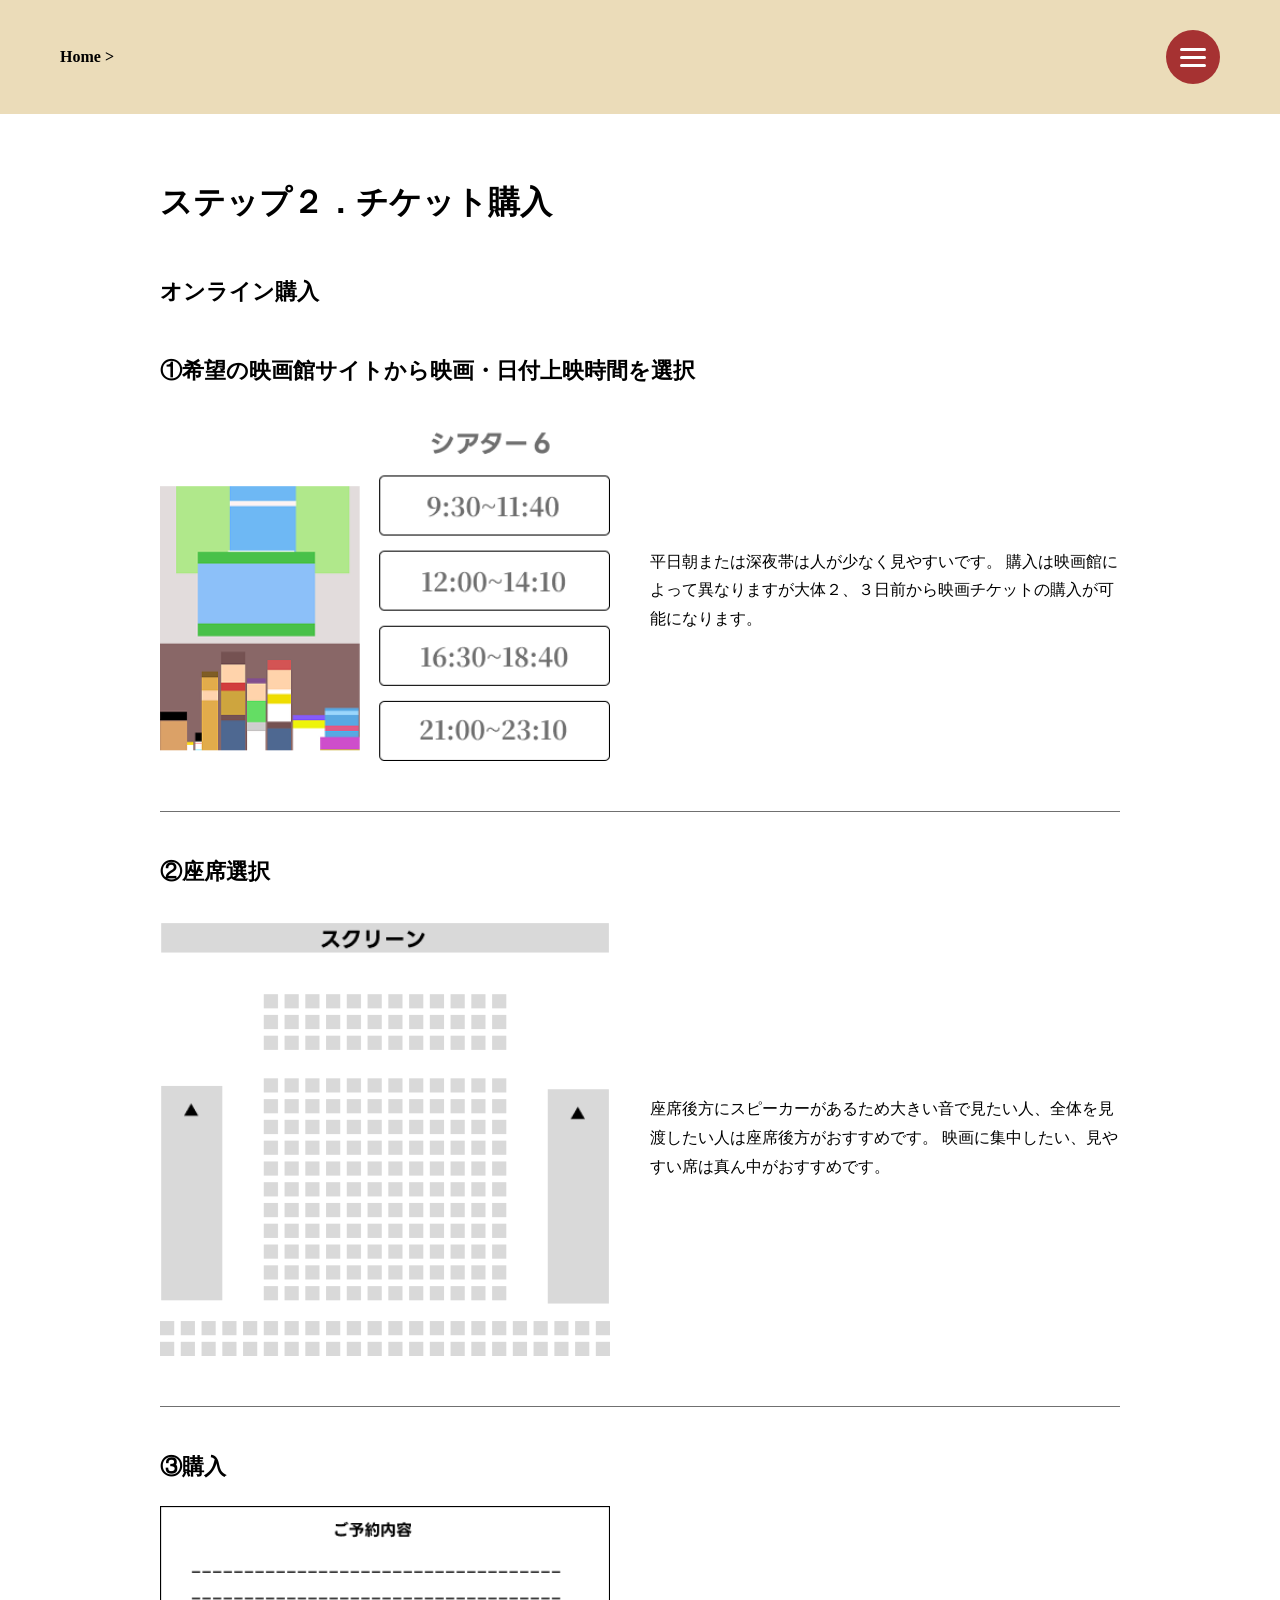
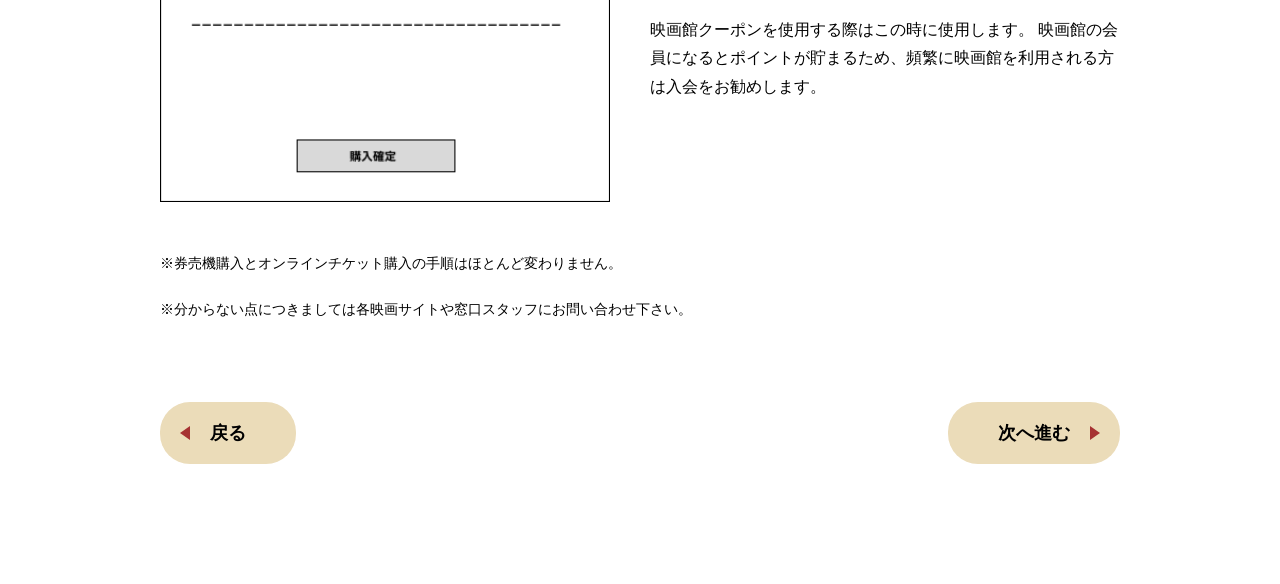
==== ticket.html @ e60859a0 "Add files via upload" ====
<!doctype html>
<html lang="ja">
  <head>
    <meta charset="UTF-8" />
    <title>ステップ2. チケット購入</title>
    <link rel="stylesheet" href="flow.css" />
  </head>
  <body>
    <header class="page-header">
      <div class="breadcrumb">
       <a href="index.html">Home</a> &gt;</div>
      <button class="hamburger-menu"aria-label="メニューを開ける">
        <span></span>
        <span></span>
        <span></span>
      </button>
      <!-- スライドドロワーメニュー -->
      <div class="drawer-menu">
        <button class="drawer-close" aria-label="メニューを閉じる">×</button>
        <ul class="drawer-nav-list">
          <li><a href="index.html">ホーム</a></li>
          <li><a href="movie.html">映画選び</a></li>
          <li><a href="ticket.html">チケット購入</a></li>
          <li><a href="ticketing.html">発券</a></li>
          <li><a href="adomission.html">入場</a></li>
        </ul>
      </div>
      <!-- オーバーレイ（背景の暗がり） -->
      <div class="drawer-overlay"></div>
    </header>

    <div class="container">
      <h1 class="step-title">ステップ２．チケット購入</h1>
      <h2 class="section-title" style="margin-bottom: 40px">オンライン購入</h2>

      <!-- ①上映時間選択 -->
      <h2 class="section-title">①希望の映画館サイトから映画・日付上映時間を選択</h2>
      <div class="flex-row">
        <div class="flex-left">
          <!-- ここにシアター時間選択の画像を入れます -->
          <img src="images/time.png" alt="シアタースケジュール" style="width: 100%; height: auto" />
        </div>
        <div class="flex-right">
          <p>平日朝または深夜帯は人が少なく見やすいです。
          購入は映画館によって異なりますが大体２、３日前から映画チケットの購入が可能になります。</p>
        </div>
      </div>

      <hr class="separator" />

      <!-- ②座席選択 -->
      <h2 class="section-title">②座席選択</h2>
      <div class="flex-row">
        <div class="flex-left">
          <!-- ここに座席表の画像を入れます -->
          <img src="images/screen.png" alt="座席選択" style="width: 100%; height: auto" />
        </div>
        <div class="flex-right">
          <p>座席後方にスピーカーがあるため大きい音で見たい人、全体を見渡したい人は座席後方がおすすめです。
          映画に集中したい、見やすい席は真ん中がおすすめです。</p>
        </div>
      </div>

      <hr class="separator" />

      <!-- ③購入 -->
      <h2 class="section-title">③購入</h2>
      <div class="flex-row">
        <div class="flex-left">
          <!-- ここにご予約内容（決済画面）の画像を入れます -->
          <img src="images/paper.png" alt="ご予約内容確認" style="width: 100%; height: auto" />
        </div>
        <div class="flex-right">
          <p>映画館クーポンを使用する際はこの時に使用します。
          映画館の会員になるとポイントが貯まるため、頻繁に映画館を利用される方は入会をお勧めします。</p>
        </div>
      </div>

      <p class="note-text" style="margin-top: 40px">
        ※券売機購入とオンラインチケット購入の手順はほとんど変わりません。
      </p>
      <p class="note-text">※分からない点につきましては各映画サイトや窓口スタッフにお問い合わせ下さい。</p>

      <!-- 下部ボタン（戻る・次へ） -->
      <div class="page-navigation">
        <a href="movie.html" class="nav-btn btn-prev">戻る</a>
        <a href="ticketing.html" class="nav-btn btn-next">次へ進む</a>
      </div>
    </div>

    <script>
      document.addEventListener("DOMContentLoaded", () => {
        const hamburgerBtn = document.querySelector(".hamburger-menu");
        const drawerMenu = document.querySelector(".drawer-menu");
        const drawerCloseBtn = document.querySelector(".drawer-close");
        const drawerOverlay = document.querySelector(".drawer-overlay");
        const drawerLinks = document.querySelectorAll(".drawer-nav-list a");

        // メニューを開く関数
        const openMenu = () => {
          drawerMenu.classList.add("is-active");
          drawerOverlay.classList.add("is-active");
          document.body.style.overflow = "hidden"; // 背景スクロール固定
        };

        // メニューを閉じる関数
        const closeMenu = () => {
          drawerMenu.classList.remove("is-active");
          drawerOverlay.classList.remove("is-active");
          document.body.style.overflow = ""; // スクロール解除
        };

        // イベント設定
        hamburgerBtn.addEventListener("click", openMenu);
        drawerCloseBtn.addEventListener("click", closeMenu);
        drawerOverlay.addEventListener("click", closeMenu);

        // リンクをクリックした際も自動で閉じる
        drawerLinks.forEach((link) => {
          link.addEventListener("click", closeMenu);
        });
      });
    </script>
  </body>
</html>
---- flow.css ----
@charset "UTF-8";

/* ==========================================================================
   共通・リセット設定
   ========================================================================== */
*,
*::before,
*::after {
  box-sizing: border-box;
  margin: 0;
  padding: 0;
}

:root {
  /* ブランドカラー変数をトップページと共通にする */
  --brand-red-base: #6b0f10; /* 深いワインレッド（メニュー背景用） */
}

body {
  /* トップページと同じフォントセット（Interを追加） */
  font-family: "Noto Serif JP", "Inter", serif;
  background-color: #ffffff;
  color: #000000;
  line-height: 1.8;
  overflow-x: hidden; /* 横はみ出し防止 */
}

/* ==========================================================================
   上部ヘッダー（薄ベージュの帯）
   ========================================================================== */
.page-header {
  background-color: #ebdcb9; /* 薄いベージュ背景 */
  padding: 30px 60px;
  display: flex;
  align-items: center;
  justify-content: space-between;
  min-height: 100px;
}

.breadcrumb {
  font-size: 16px;
  font-weight: bold;
}
/* Home リンクの見た目調整 */
.breadcrumb a {
  color: #000000;         /* 文字色を黒にする */
  text-decoration: none;  /* 下線を消す */
  transition: opacity 0.2s;
}

/* ホバー時に少し薄くする（クリックできることがわかりやすくなります） */
.breadcrumb a:hover {
  opacity: 0.7;
  text-decoration: underline; /* ホバー時だけ下線を表示したい場合は有効化（不要なら削除してOKです） */
}

/* 右上の丸い赤いメニューボタン */
.hamburger-menu {
  width: 54px;
  height: 54px;
  background-color: #a63232; /* 深い赤 */
  border: none;
  border-radius: 50%;
  cursor: pointer;
  display: flex;
  flex-direction: column;
  justify-content: center;
  align-items: center;
  gap: 5px;
  flex-shrink: 0; /* 楕円化を防止 */
  padding: 0; /* 予期せぬズレを防止 */
}

.hamburger-menu span {
  display: block;
  width: 26px;
  height: 3px;
  background-color: #ffffff;
  border-radius: 2px;
}
/* ==========================================
   ドロワーメニュー（ハンバーガー展開用）
   ========================================== */

/* 暗い背景のオーバーレイ */
.drawer-overlay {
  position: fixed;
  top: 0;
  left: 0;
  width: 100%;
  height: 100vh;
  background-color: rgba(0, 0, 0, 0.5);
  opacity: 0;
  visibility: hidden;
  transition:
    opacity 0.3s ease,
    visibility 0.3s ease;
  z-index: 998;
}
.drawer-overlay.is-active {
  opacity: 1;
  visibility: visible;
}

/* メニュー本体（右側からスライドイン） */
.drawer-menu {
  position: fixed;
  top: 0;
  right: -320px; /* 初期状態は画面外に隠す */
  width: 280px;
  height: 100vh;
  background-color: var(--brand-red-base, #6b0f10); /* デザインに合わせたシックな深紅 */
  padding: 60px 30px 40px 30px;
  box-shadow: -4px 0 12px rgba(0, 0, 0, 0.3);
  transition: right 0.3s ease;
  z-index: 999;
}

/* 表示時の位置 */
.drawer-menu.is-active {
  right: 0;
}

/* 閉じる（×）ボタン */
.drawer-close {
  position: absolute;
  top: 15px;
  right: 20px;
  background: none;
  border: none;
  color: #ffffff;
  font-size: 28px;
  cursor: pointer;
  line-height: 1;
  opacity: 0.7;
  transition: opacity 0.2s;
}
.drawer-close:hover {
  opacity: 1;
}

/* ナビゲーションリスト */
.drawer-nav-list {
  list-style: none;
  padding: 0;
  margin: 0;
  display: flex;
  flex-direction: column;
  gap: 25px;
}

.drawer-nav-list li a {
  color: #f6e0bb; /* ベージュ/ゴールド調のフォントカラー */
  font-family: var(--font-serif);
  font-size: 18px;
  font-weight: 500;
  text-decoration: none;
  display: block;
  transition:
    color 0.2s,
    transform 0.2s;
}

.drawer-nav-list li a:hover {
  color: #ffffff;
  transform: translateX(5px);
}

/* ==========================================================================
   レイアウトコンテナ
   ========================================================================== */
.container {
  max-width: 1000px;
  margin: 0 auto;
  padding: 60px 20px 120px 20px;
}

/* ステップ大見出し */
.step-title {
  font-size: 32px;
  font-weight: bold;
  margin-bottom: 40px;
  font-family: serif;
}

/* 中見出し */
.section-title {
  font-size: 22px;
  font-weight: bold;
  margin-bottom: 20px;
}

/* ==========================================================================
   各ステップ専用のパーツ設定
   ========================================================================== */

/* ボックス（ステップ1等で使用） */
.info-box {
  border: 1px solid #707070;
  border-radius: 8px;
  padding: 30px 40px;
  margin-bottom: 40px;
  max-width: 600px;
}
.info-box ul {
  list-style: none;
}
.info-box li {
  font-size: 18px;
  font-weight: bold;
  margin-bottom: 15px;
}
.info-box li:last-child {
  margin-bottom: 0;
}

/* 2カラムレイアウト（ステップ2の①②③で使用） */
.flex-row {
display: flex;
  align-items: center; /* 左右の要素の高さを中央で揃える */
  justify-content: space-between;
  gap: 40px;
  margin-bottom: 40px; /* 各ステップ間の縦間隔 */
}
.flex-left {
  flex: 1;
  max-width: 450px;
}
.flex-right {
  flex: 1;
  font-size: 16px;
  font-weight: 500;
}
.flex-right p {
  margin-bottom: 16px; /* 段落同士の縦間隔を16pxに統一 */
  line-height: 1.8;    /* テキスト内の行間を1.8倍に統一 */
}
.flex-right p:last-child {
  margin-bottom: 0;
}

/* 区切り線 */
.separator {
  border: none;
  border-top: 1px solid #707070;
  margin: 40px 0;
}

/* 3並びカード（ステップ3で使用） */
.card-wrapper {
  display: flex;
  gap: 20px;
  margin-bottom: 30px;
}
.card {
  flex: 1;
  border: 1px solid #707070;
  border-radius: 8px;
  background-color: #fffdf7;
  padding: 25px;
  position: relative;
  min-height: 180px;
}
.card-title {
  font-size: 20px;
  font-weight: bold;
  margin-bottom: 15px;
}
.card-text {
  font-size: 14px;
  color: #333;
}
.card-thumb {
  position: absolute;
  top: 20px;
  right: 20px;
  width: 40px;
  height: 40px;
  background-color: #ccc; /* 画像が入るグレーの正方形 */
}

/* 注意書きテキスト */
.note-text {
  font-size: 14px;
  margin-top: 20px;
}

/* ==========================================================================
   下部ナビゲーションボタン（戻る・次へ進む）
   ========================================================================== */
.page-navigation {
  display: flex;
  justify-content: space-between;
  margin-top: 80px;
}

.nav-btn {
  position: relative; /* 三角を配置する基準 */
  display: inline-flex;
  align-items: center;
  justify-content: center;
  background-color: #ebdcb9; /* 薄ベージュ */
  color: #000000;
  padding: 15px 50px; /* 左右に三角の余白を確保 */
  border-radius: 30px;
  font-size: 18px;
  font-weight: bold;
  text-decoration: none;
  transition: background-color 0.2s;
}

.nav-btn:hover {
  background-color: #dfcfab;
}

/* 「戻る」ボタンの左三角だけを作成 */
.nav-btn.btn-prev::before {
  content: "";
  position: absolute;
  top: 50%;
  left: 20px;
  transform: translateY(-50%);
  width: 0;
  height: 0;
  border-style: solid;
  border-width: 7px 10px 7px 0;
  border-color: transparent #a63232 transparent transparent; /* 赤い左三角 */
}

/* 「次へ進む」ボタンの右三角だけを作成 */
.nav-btn.btn-next::after {
  content: "";
  position: absolute;
  top: 50%;
  right: 20px;
  transform: translateY(-50%);
  width: 0;
  height: 0;
  border-style: solid;
  border-width: 7px 0 7px 10px;
  border-color: transparent transparent transparent #a63232; /* 赤い右三角 */
}

/* 「戻る」ボタンが無いときは右寄せにするためのお守り */
.page-navigation.right-only {
  justify-content: flex-end;
}

/* リスト全体の囲み要素（2列にして文字幅に合わせる） */
.cinema-list {
  display: grid;
  grid-template-columns: max-content max-content; /* 文字幅にぴったり合わせる */
  gap: 16px 30px; /* [上下の間隔] [左右の間隔] ★30px（20px〜40px）で好みの近さに調整 */
  margin-top: 15px;
}

/* テキストのスタイル（太字化） */
.cinema-list p {
  font-size: 16px;
  font-weight: 700; /* ★フォントを太くする */
  line-height: 1.5;
  color: #000000;
}
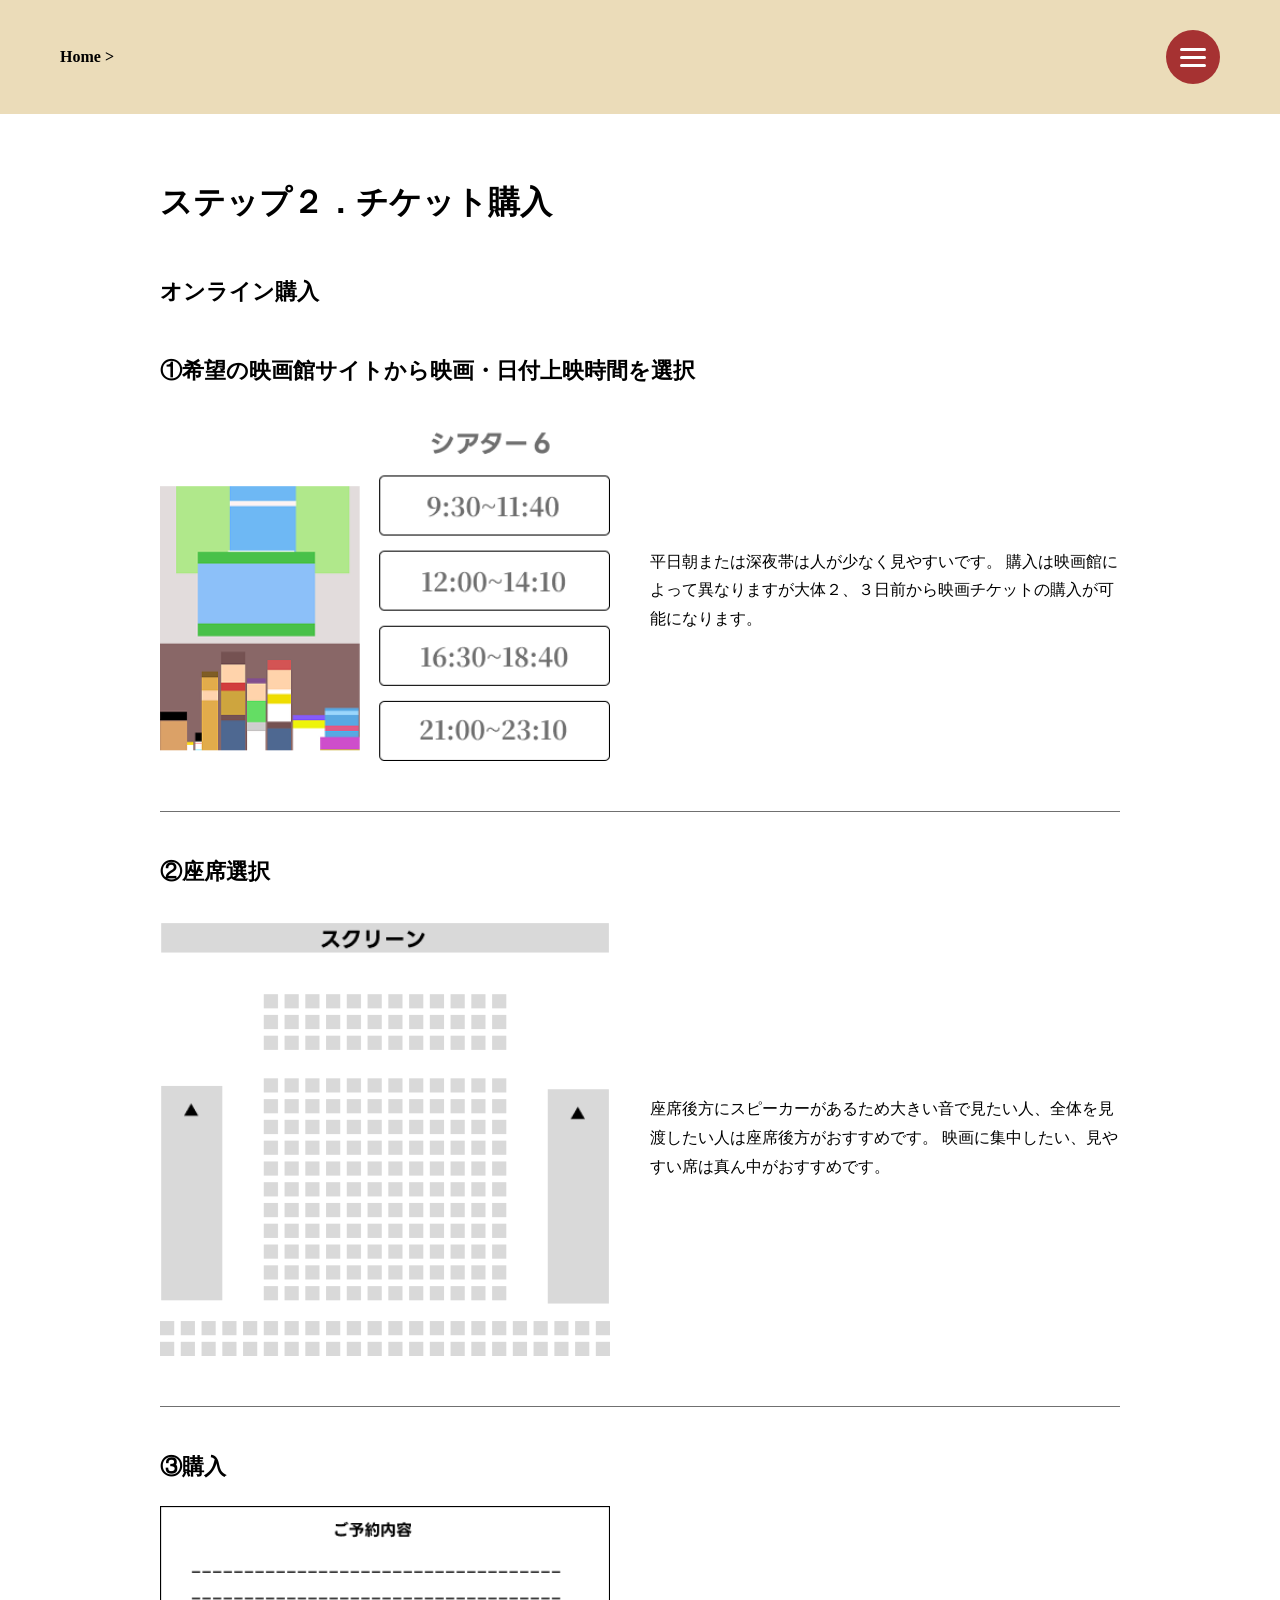
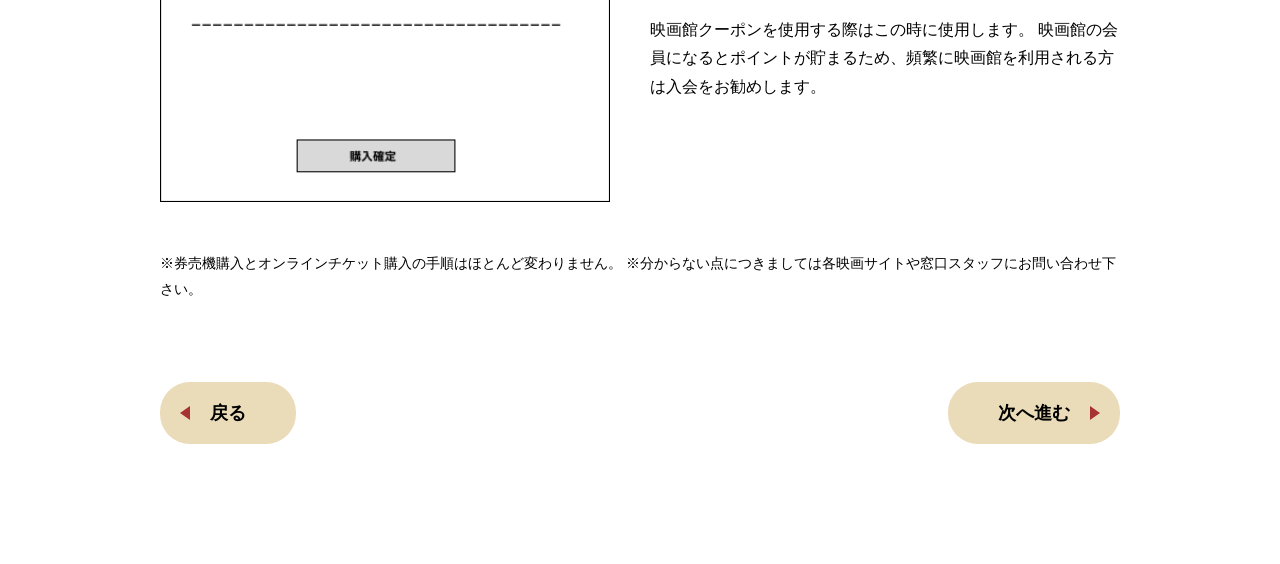
==== commit dd223b0f: "Add files via upload" ====
--- a/ticket.html
+++ b/ticket.html
@@ -76,10 +76,10 @@
         </div>
       </div>
 
-      <p class="note-text" style="margin-top: 40px">
+
+      <p class="note-text">
         ※券売機購入とオンラインチケット購入の手順はほとんど変わりません。
-      </p>
-      <p class="note-text">※分からない点につきましては各映画サイトや窓口スタッフにお問い合わせ下さい。</p>
+        ※分からない点につきましては各映画サイトや窓口スタッフにお問い合わせ下さい。</p>
 
       <!-- 下部ボタン（戻る・次へ） -->
       <div class="page-navigation">
--- a/flow.css
+++ b/flow.css
@@ -239,6 +239,7 @@
   margin-bottom: 0;
 }
 
+
 /* 区切り線 */
 .separator {
   border: none;
@@ -270,19 +271,12 @@
   font-size: 14px;
   color: #333;
 }
-.card-thumb {
-  position: absolute;
-  top: 20px;
-  right: 20px;
-  width: 40px;
-  height: 40px;
-  background-color: #ccc; /* 画像が入るグレーの正方形 */
-}
 
 /* 注意書きテキスト */
 .note-text {
   font-size: 14px;
   margin-top: 20px;
+  font-family: var(--font-serif);
 }
 
 /* ==========================================================================
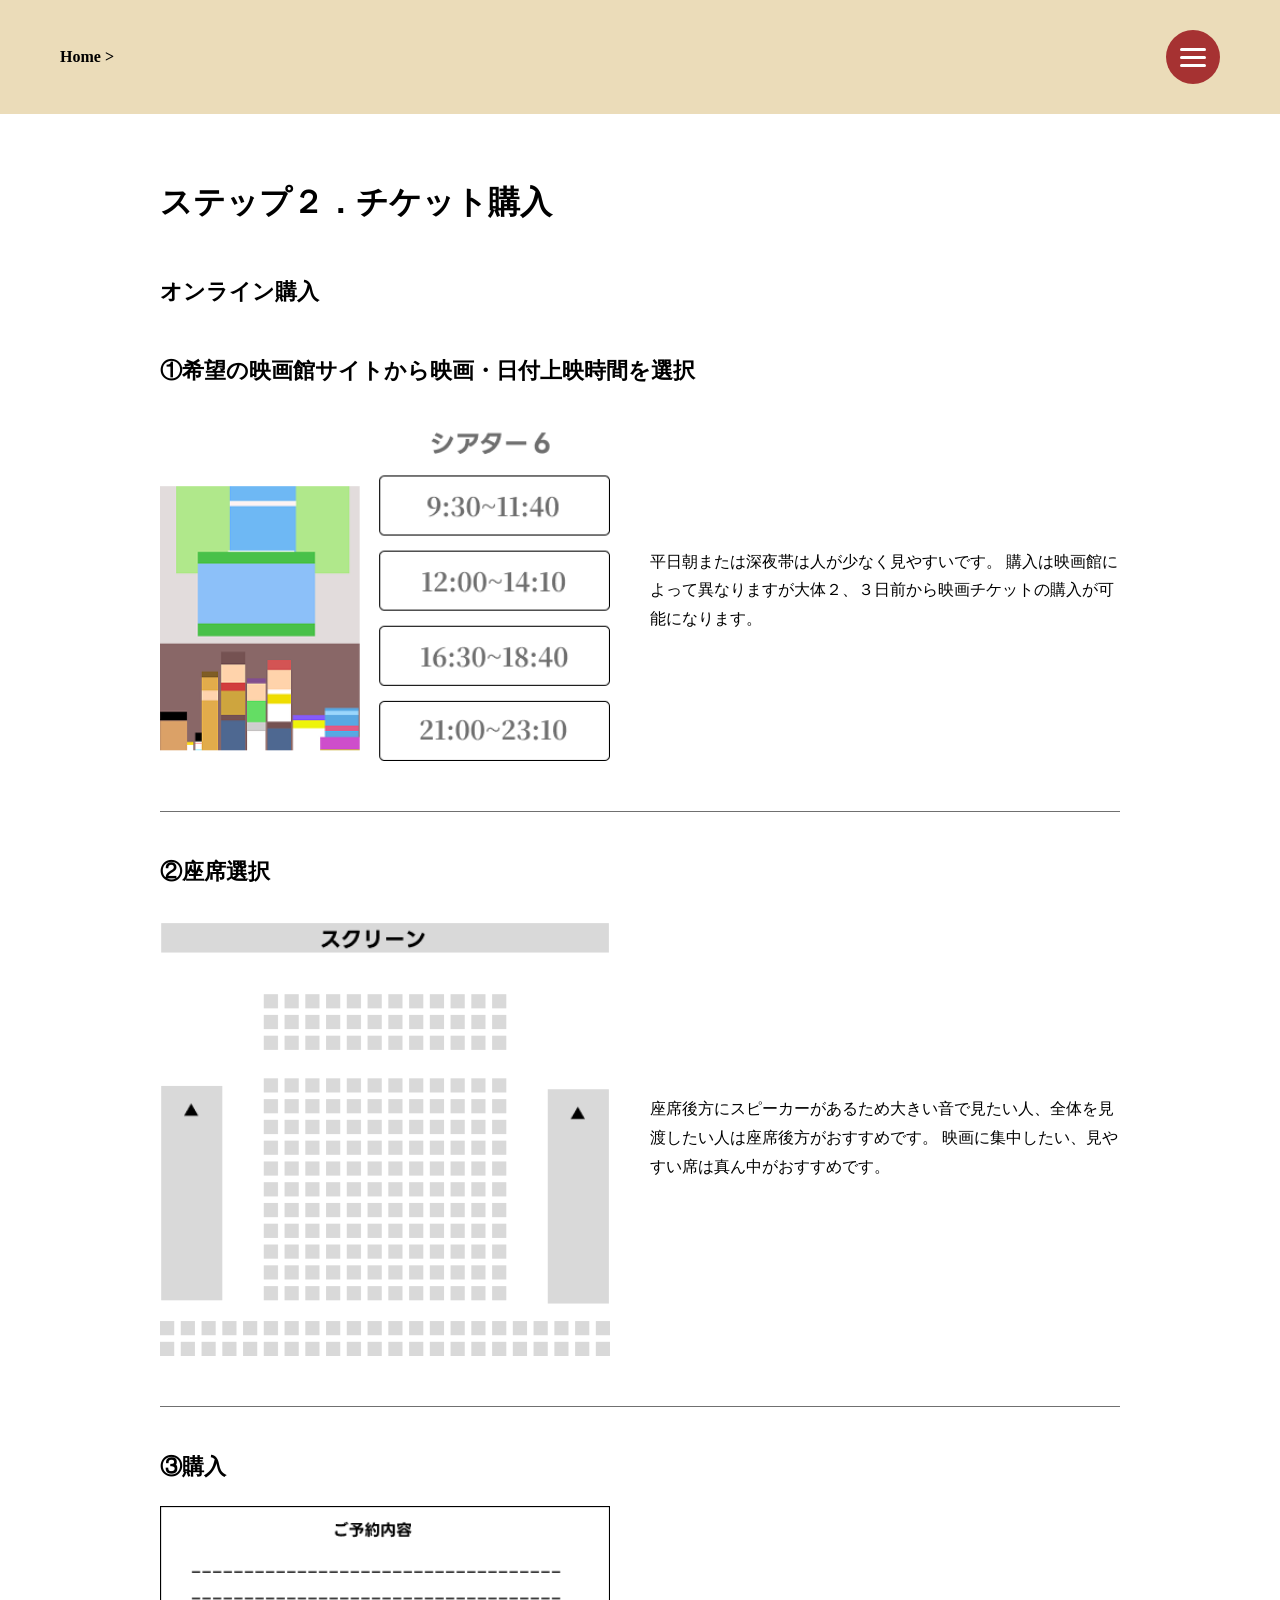
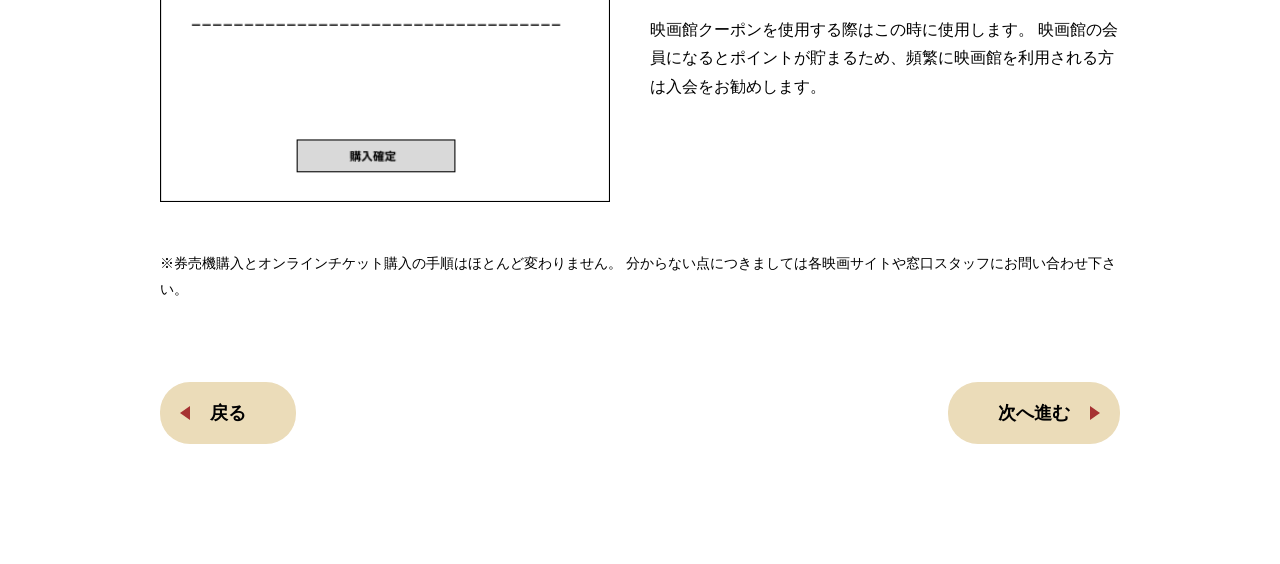
==== commit 5441dd08: "Add files via upload" ====
--- a/ticket.html
+++ b/ticket.html
@@ -8,8 +8,10 @@
   <body>
     <header class="page-header">
       <div class="breadcrumb">
-       <a href="index.html">Home</a> &gt;</div>
-      <button class="hamburger-menu"aria-label="メニューを開ける">
+        <a href="index.html">Home</a>
+        &gt;
+      </div>
+      <button class="hamburger-menu" aria-label="メニューを開ける">
         <span></span>
         <span></span>
         <span></span>
@@ -41,8 +43,10 @@
           <img src="images/time.png" alt="シアタースケジュール" style="width: 100%; height: auto" />
         </div>
         <div class="flex-right">
-          <p>平日朝または深夜帯は人が少なく見やすいです。
-          購入は映画館によって異なりますが大体２、３日前から映画チケットの購入が可能になります。</p>
+          <p>
+            平日朝または深夜帯は人が少なく見やすいです。
+            購入は映画館によって異なりますが大体２、３日前から映画チケットの購入が可能になります。
+          </p>
         </div>
       </div>
 
@@ -56,8 +60,10 @@
           <img src="images/screen.png" alt="座席選択" style="width: 100%; height: auto" />
         </div>
         <div class="flex-right">
-          <p>座席後方にスピーカーがあるため大きい音で見たい人、全体を見渡したい人は座席後方がおすすめです。
-          映画に集中したい、見やすい席は真ん中がおすすめです。</p>
+          <p>
+            座席後方にスピーカーがあるため大きい音で見たい人、全体を見渡したい人は座席後方がおすすめです。
+            映画に集中したい、見やすい席は真ん中がおすすめです。
+          </p>
         </div>
       </div>
 
@@ -71,15 +77,17 @@
           <img src="images/paper.png" alt="ご予約内容確認" style="width: 100%; height: auto" />
         </div>
         <div class="flex-right">
-          <p>映画館クーポンを使用する際はこの時に使用します。
-          映画館の会員になるとポイントが貯まるため、頻繁に映画館を利用される方は入会をお勧めします。</p>
+          <p>
+            映画館クーポンを使用する際はこの時に使用します。
+            映画館の会員になるとポイントが貯まるため、頻繁に映画館を利用される方は入会をお勧めします。
+          </p>
         </div>
       </div>
 
-
       <p class="note-text">
         ※券売機購入とオンラインチケット購入の手順はほとんど変わりません。
-        ※分からない点につきましては各映画サイトや窓口スタッフにお問い合わせ下さい。</p>
+        分からない点につきましては各映画サイトや窓口スタッフにお問い合わせ下さい。
+      </p>
 
       <!-- 下部ボタン（戻る・次へ） -->
       <div class="page-navigation">
